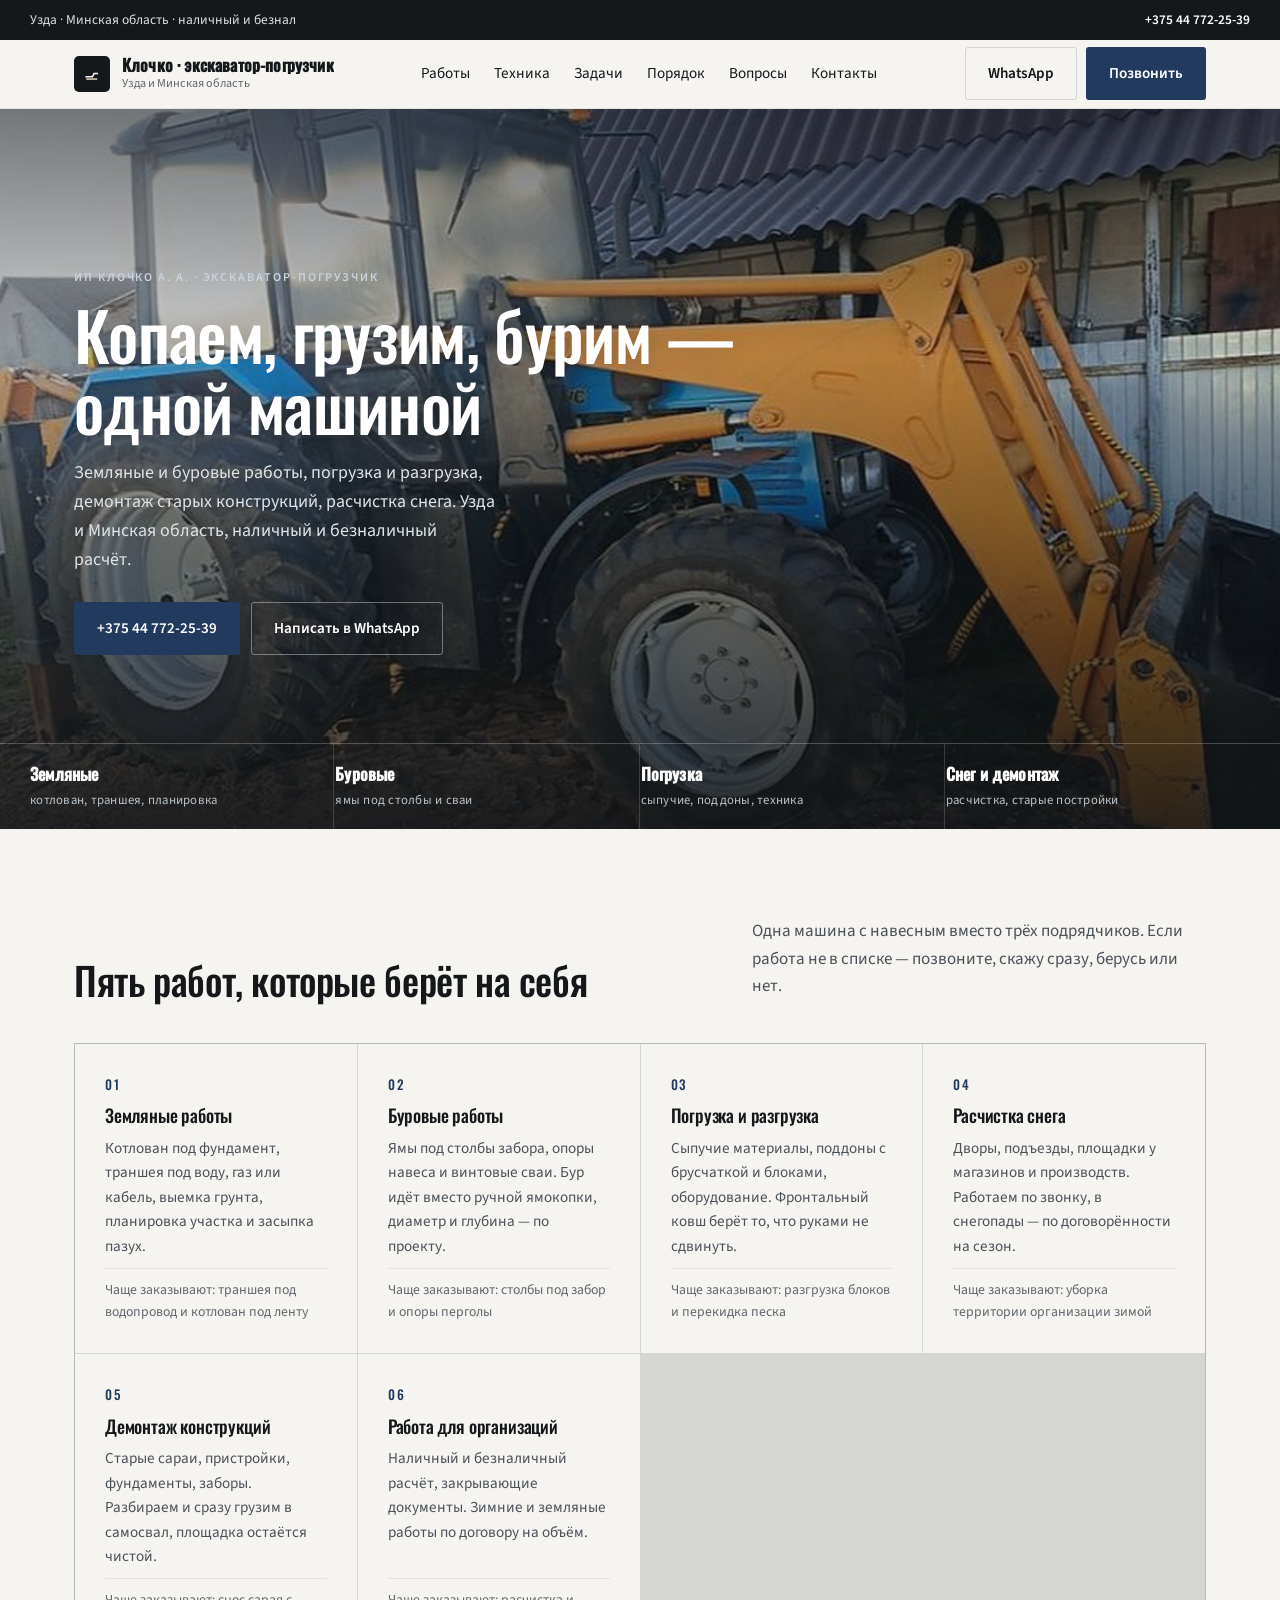
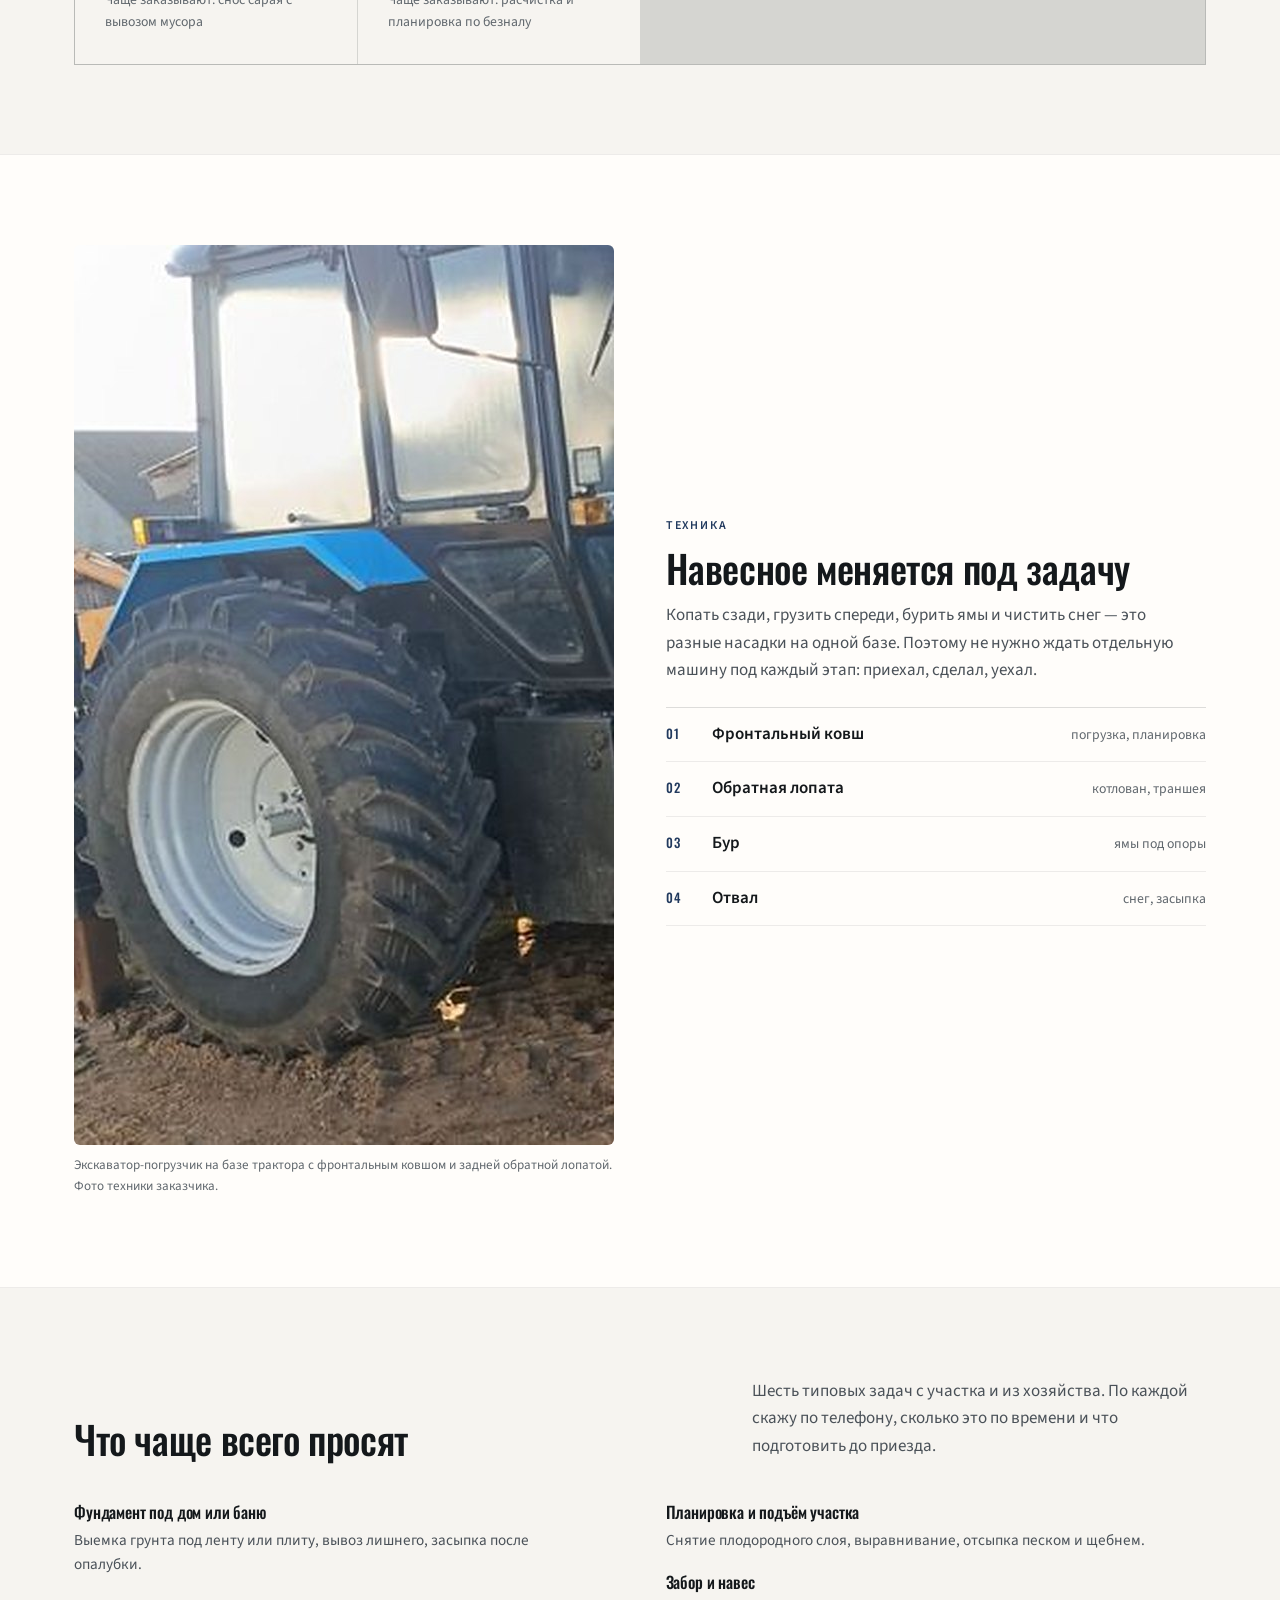
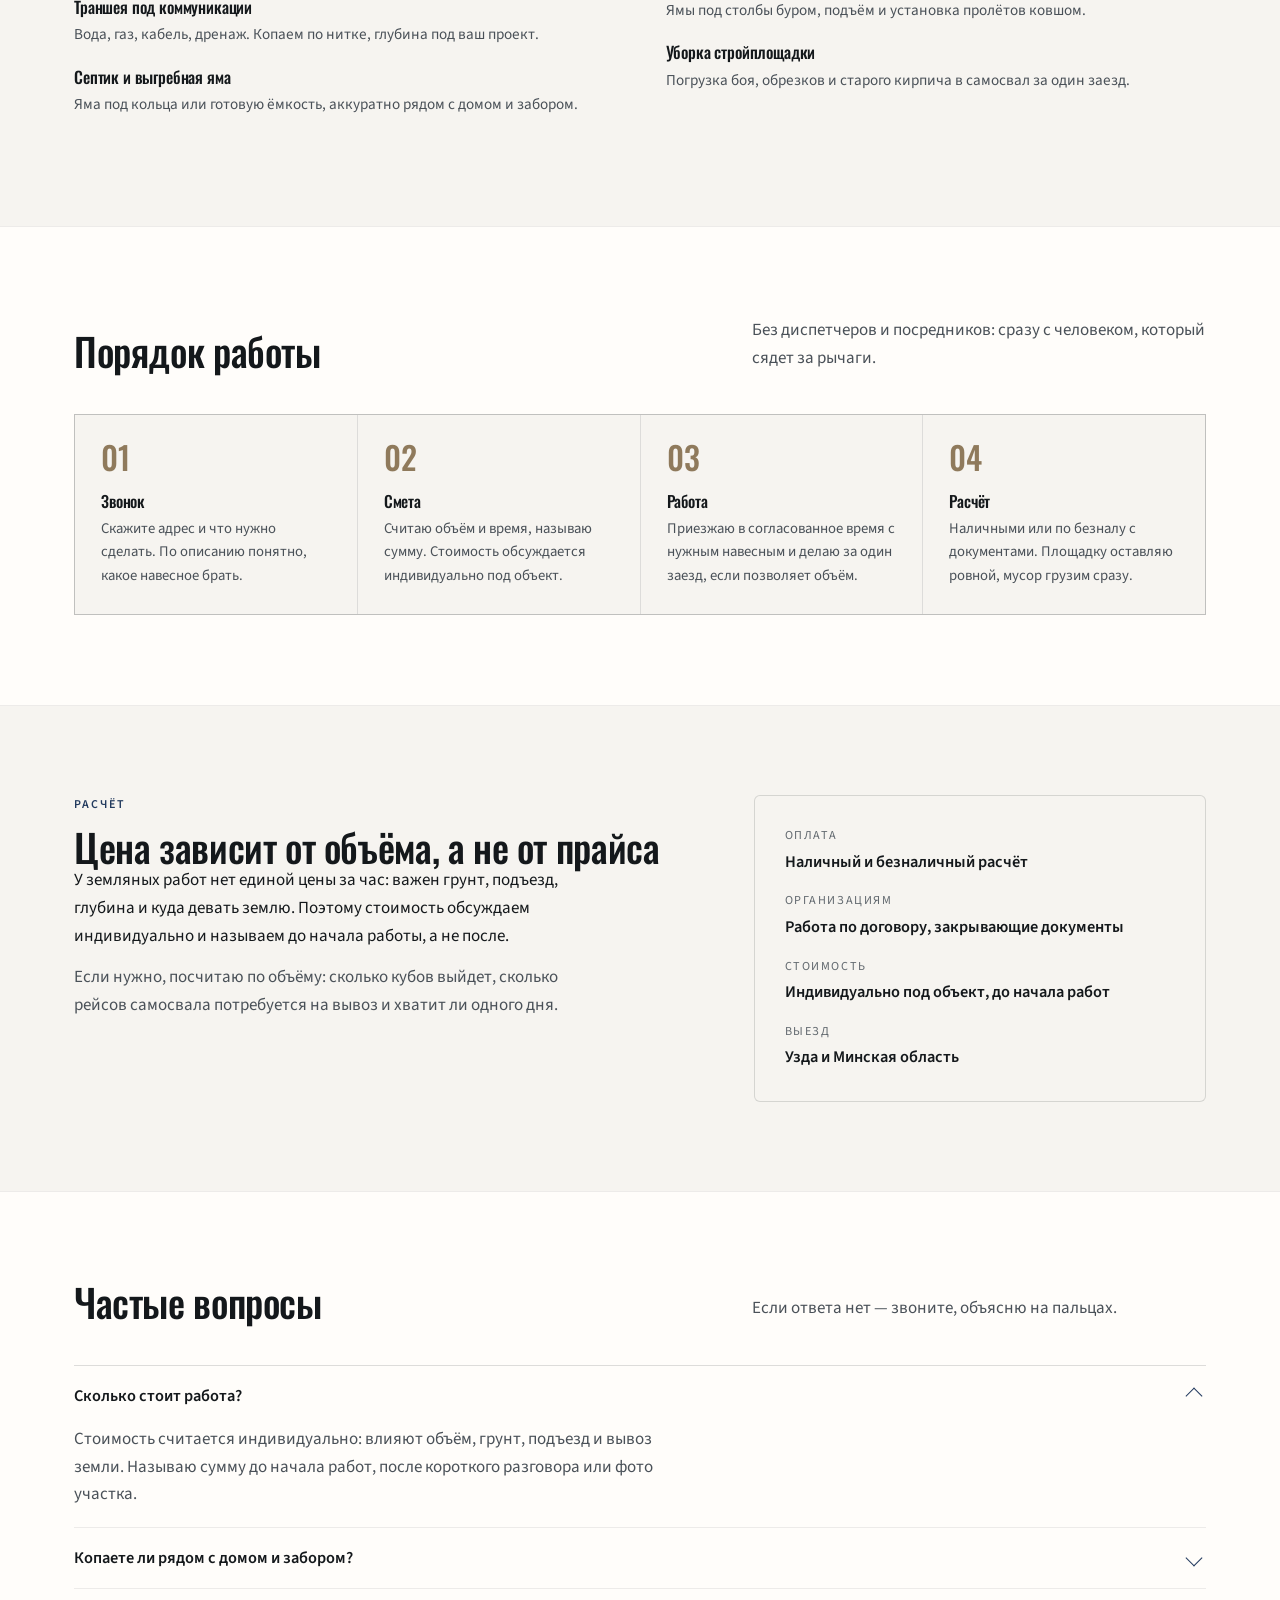
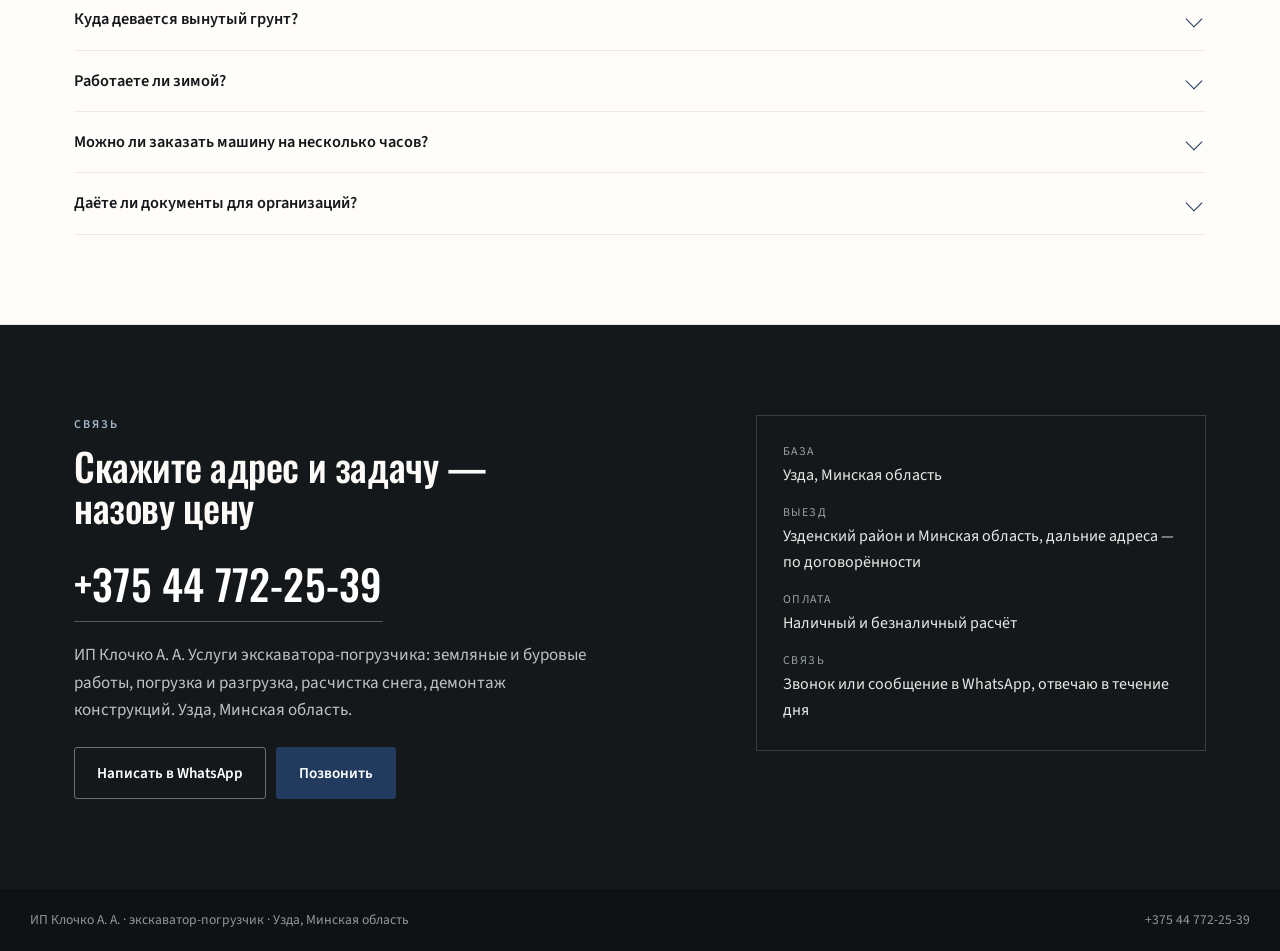
==== index.html @ 4f86fe80 "feat: Клочко — архетип 35 «фото во весь экран», экскаватор-погрузчик, Узда" ====
<!DOCTYPE html>
<html lang="ru">
<head>
<meta charset="UTF-8">
<meta name="viewport" content="width=device-width, initial-scale=1">
<title>Экскаватор-погрузчик в Узде: земляные и буровые работы — ИП Клочко А. А.</title>
<meta name="description" content="Услуги экскаватора-погрузчика в Узде и Минской области: земляные и буровые работы, погрузочно-разгрузочные работы, расчистка снега, демонтаж конструкций. Наличный и безналичный расчёт. +375 44 772-25-39.">
<link rel="icon" href="img/favicon.svg" type="image/svg+xml">
<meta property="og:type" content="website">
<meta property="og:title" content="Экскаватор-погрузчик — Узда, Минская область">
<meta property="og:image" content="img/machine.jpg">
<meta property="og:locale" content="ru_RU">
<link rel="stylesheet" href="style.css">
</head>
<body id="top">
<div class="top"><div class="wrap"><span>Узда · Минская область · наличный и безнал</span><span><b>+375 44 772-25-39</b></span></div></div>
<header class="hdr"><div class="wrap hrow">
  <a class="logo" href="#top">
    <i><svg viewBox="0 0 24 24" width="19" height="19" aria-hidden="true"><path d="M3 16h9l2-4h5" fill="none" stroke="#f6f4f0" stroke-width="2"/><path d="M4 19h14" stroke="#d9cbb4" stroke-width="2"/></svg></i>
    <span><span class="lg-t">Клочко · экскаватор-погрузчик</span><span class="lg-s">Узда и Минская область</span></span>
  </a>
  <nav class="nav">
    <a href="#services">Работы</a>
    <a href="#machine">Техника</a>
    <a href="#tasks">Задачи</a>
    <a href="#how">Порядок</a>
    <a href="#faq">Вопросы</a>
    <a href="#contacts">Контакты</a>
  </nav>
  <div class="cta" style="display:flex;gap:9px">
    <a class="btn btn-ghost" href="https://wa.me/375447722539" target="_blank" rel="noopener">WhatsApp</a>
    <a class="btn btn-acc" href="tel:+375447722539">Позвонить</a>
  </div>
</div></header>
<main>
<section class="hero">
  <img class="ph" src="img/machine.jpg" alt="Экскаватор-погрузчик на базе трактора МТЗ с фронтальным ковшом и обратной лопатой на площадке в Узде" width="1400" height="716" fetchpriority="high">
  <div class="wrap">
    <span class="kick">ИП Клочко А. А. · экскаватор-погрузчик</span>
    <h1>Копаем, грузим, бурим — одной машиной</h1>
    <p class="lead">Земляные и буровые работы, погрузка и разгрузка, демонтаж старых конструкций, расчистка снега. Узда и Минская область, наличный и безналичный расчёт.</p>
    <div class="cta">
      <a class="btn btn-acc" href="tel:+375447722539">+375 44 772-25-39</a>
      <a class="btn btn-line" href="https://wa.me/375447722539" target="_blank" rel="noopener">Написать в WhatsApp</a>
    </div>
  </div>
  <div class="hstrip"><div class="wrap">
    <div><b>Земляные</b><span>котлован, траншея, планировка</span></div>
    <div><b>Буровые</b><span>ямы под столбы и сваи</span></div>
    <div><b>Погрузка</b><span>сыпучие, поддоны, техника</span></div>
    <div><b>Снег и демонтаж</b><span>расчистка, старые постройки</span></div>
  </div></div>
</section>
<section class="blk" id="services"><div class="wrap">
  <div class="sec">
    <h2>Пять работ, которые берёт на себя</h2>
    <p>Одна машина с навесным вместо трёх подрядчиков. Если работа не в списке — позвоните, скажу сразу, берусь или нет.</p>
  </div>
  <div class="svc">
    <article><span class="n">01</span><h3>Земляные работы</h3><p>Котлован под фундамент, траншея под воду, газ или кабель, выемка грунта, планировка участка и засыпка пазух.</p><p class="ex">Чаще заказывают: траншея под водопровод и котлован под ленту</p></article>
    <article><span class="n">02</span><h3>Буровые работы</h3><p>Ямы под столбы забора, опоры навеса и винтовые сваи. Бур идёт вместо ручной ямокопки, диаметр и глубина — по проекту.</p><p class="ex">Чаще заказывают: столбы под забор и опоры перголы</p></article>
    <article><span class="n">03</span><h3>Погрузка и разгрузка</h3><p>Сыпучие материалы, поддоны с брусчаткой и блоками, оборудование. Фронтальный ковш берёт то, что руками не сдвинуть.</p><p class="ex">Чаще заказывают: разгрузка блоков и перекидка песка</p></article>
    <article><span class="n">04</span><h3>Расчистка снега</h3><p>Дворы, подъезды, площадки у магазинов и производств. Работаем по звонку, в снегопады — по договорённости на сезон.</p><p class="ex">Чаще заказывают: уборка территории организации зимой</p></article>
    <article><span class="n">05</span><h3>Демонтаж конструкций</h3><p>Старые сараи, пристройки, фундаменты, заборы. Разбираем и сразу грузим в самосвал, площадка остаётся чистой.</p><p class="ex">Чаще заказывают: снос сарая с вывозом мусора</p></article>
    <article><span class="n">06</span><h3>Работа для организаций</h3><p>Наличный и безналичный расчёт, закрывающие документы. Зимние и земляные работы по договору на объём.</p><p class="ex">Чаще заказывают: расчистка и планировка по безналу</p></article>
  </div>
</div></section>

<section class="blk alt" id="machine"><div class="wrap mach">
  <figure>
    <img src="img/machine-sq.jpg" alt="Экскаватор-погрузчик: фронтальный ковш, обратная лопата и бур на одной машине" width="900" height="900" loading="lazy">
    <figcaption>Экскаватор-погрузчик на базе трактора с фронтальным ковшом и задней обратной лопатой. Фото техники заказчика.</figcaption>
  </figure>
  <div>
    <span class="kick">Техника</span>
    <h2>Навесное меняется под задачу</h2>
    <p>Копать сзади, грузить спереди, бурить ямы и чистить снег — это разные насадки на одной базе. Поэтому не нужно ждать отдельную машину под каждый этап: приехал, сделал, уехал.</p>
    <ul class="att">
      <li><span class="k">01</span><b>Фронтальный ковш</b><span class="u">погрузка, планировка</span></li>
      <li><span class="k">02</span><b>Обратная лопата</b><span class="u">котлован, траншея</span></li>
      <li><span class="k">03</span><b>Бур</b><span class="u">ямы под опоры</span></li>
      <li><span class="k">04</span><b>Отвал</b><span class="u">снег, засыпка</span></li>
    </ul>
  </div>
</div></section>
<section class="blk" id="tasks"><div class="wrap">
  <div class="sec">
    <h2>Что чаще всего просят</h2>
    <p>Шесть типовых задач с участка и из хозяйства. По каждой скажу по телефону, сколько это по времени и что подготовить до приезда.</p>
  </div>
  <div class="tasks">
    <div><h3>Фундамент под дом или баню</h3><p>Выемка грунта под ленту или плиту, вывоз лишнего, засыпка после опалубки.</p></div>
    <div><h3>Траншея под коммуникации</h3><p>Вода, газ, кабель, дренаж. Копаем по нитке, глубина под ваш проект.</p></div>
    <div><h3>Септик и выгребная яма</h3><p>Яма под кольца или готовую ёмкость, аккуратно рядом с домом и забором.</p></div>
    <div><h3>Планировка и подъём участка</h3><p>Снятие плодородного слоя, выравнивание, отсыпка песком и щебнем.</p></div>
    <div><h3>Забор и навес</h3><p>Ямы под столбы буром, подъём и установка пролётов ковшом.</p></div>
    <div><h3>Уборка стройплощадки</h3><p>Погрузка боя, обрезков и старого кирпича в самосвал за один заезд.</p></div>
  </div>
</div></section>

<section class="blk alt" id="how"><div class="wrap">
  <div class="sec"><h2>Порядок работы</h2><p>Без диспетчеров и посредников: сразу с человеком, который сядет за рычаги.</p></div>
  <ol class="steps">
    <li><span class="i num">01</span><h3>Звонок</h3><p>Скажите адрес и что нужно сделать. По описанию понятно, какое навесное брать.</p></li>
    <li><span class="i num">02</span><h3>Смета</h3><p>Считаю объём и время, называю сумму. Стоимость обсуждается индивидуально под объект.</p></li>
    <li><span class="i num">03</span><h3>Работа</h3><p>Приезжаю в согласованное время с нужным навесным и делаю за один заезд, если позволяет объём.</p></li>
    <li><span class="i num">04</span><h3>Расчёт</h3><p>Наличными или по безналу с документами. Площадку оставляю ровной, мусор грузим сразу.</p></li>
  </ol>
</div></section>

<section class="blk" id="pay"><div class="wrap pay">
  <div>
    <span class="kick">Расчёт</span>
    <h2>Цена зависит от объёма, а не от прайса</h2>
    <p>У земляных работ нет единой цены за час: важен грунт, подъезд, глубина и куда девать землю. Поэтому стоимость обсуждаем индивидуально и называем до начала работы, а не после.</p>
    <p style="margin-top:14px;color:var(--ink2)">Если нужно, посчитаю по объёму: сколько кубов выйдет, сколько рейсов самосвала потребуется на вывоз и хватит ли одного дня.</p>
  </div>
  <div class="box">
    <dl>
      <dt>Оплата</dt><dd>Наличный и безналичный расчёт</dd>
      <dt>Организациям</dt><dd>Работа по договору, закрывающие документы</dd>
      <dt>Стоимость</dt><dd>Индивидуально под объект, до начала работ</dd>
      <dt>Выезд</dt><dd>Узда и Минская область</dd>
    </dl>
  </div>
</div></section>
<section class="blk alt" id="faq"><div class="wrap">
  <div class="sec"><h2>Частые вопросы</h2><p>Если ответа нет — звоните, объясню на пальцах.</p></div>
  <div class="faq">
    <details open><summary>Сколько стоит работа?</summary><div class="a">Стоимость считается индивидуально: влияют объём, грунт, подъезд и вывоз земли. Называю сумму до начала работ, после короткого разговора или фото участка.</div></details>
    <details><summary>Копаете ли рядом с домом и забором?</summary><div class="a">Да, обратная лопата работает точечно. Перед началом обсуждаем, где проходят коммуникации, чтобы не задеть ввод воды или кабель.</div></details>
    <details><summary>Куда девается вынутый грунт?</summary><div class="a">По договорённости: либо складываю в отвал на участке, либо грузим в самосвал и вывозим. Вывоз считается отдельно, потому что зависит от расстояния.</div></details>
    <details><summary>Работаете ли зимой?</summary><div class="a">Да: расчистка снега, погрузка и демонтаж. Земляные работы зимой возможны, но сложнее из-за мёрзлого грунта, поэтому сроки обсуждаем заранее.</div></details>
    <details><summary>Можно ли заказать машину на несколько часов?</summary><div class="a">Да, минимальный заказ обсуждается по телефону. Если работа занимает полдня, а машина нужна на час, честно скажу об этом сразу.</div></details>
    <details><summary>Даёте ли документы для организаций?</summary><div class="a">Да, работаем по безналичному расчёту с закрывающими документами. Для этого нужны реквизиты и согласованный объём работ.</div></details>
  </div>
</div></section>

<section class="cont" id="contacts"><div class="wrap cg">
  <div>
    <span class="kick">Связь</span>
    <h2>Скажите адрес и задачу — назову цену</h2>
    <a class="phone" href="tel:+375447722539">+375 44 772-25-39</a>
    <p style="margin-top:16px">ИП Клочко А. А. Услуги экскаватора-погрузчика: земляные и буровые работы, погрузка и разгрузка, расчистка снега, демонтаж конструкций. Узда, Минская область.</p>
    <div class="cta">
      <a class="btn btn-line" href="https://wa.me/375447722539" target="_blank" rel="noopener">Написать в WhatsApp</a>
      <a class="btn btn-acc" href="tel:+375447722539">Позвонить</a>
    </div>
  </div>
  <div class="cbox">
    <dl>
      <div><dt>База</dt><dd>Узда, Минская область</dd></div>
      <div><dt>Выезд</dt><dd>Узденский район и Минская область, дальние адреса — по договорённости</dd></div>
      <div><dt>Оплата</dt><dd>Наличный и безналичный расчёт</dd></div>
      <div><dt>Связь</dt><dd>Звонок или сообщение в WhatsApp, отвечаю в течение дня</dd></div>
    </dl>
  </div>
</div></section>
</main>
<footer><div class="wrap">
  <span>ИП Клочко А. А. · экскаватор-погрузчик · Узда, Минская область</span>
  <span><a href="tel:+375447722539">+375 44 772-25-39</a></span>
</div></footer>
</body>
</html>
---- style.css ----
@font-face{font-family:'Oswald';font-style:normal;font-weight:500;font-display:block;src:url('fonts/oswald-cyrillic-500.woff2') format('woff2');unicode-range:U+0301, U+0400-045F, U+0490-0491, U+04B0-04B1, U+2116}
@font-face{font-family:'Oswald';font-style:normal;font-weight:500;font-display:block;src:url('fonts/oswald-latin-500.woff2') format('woff2');unicode-range:U+0000-00FF, U+0131, U+0152-0153, U+2000-206F, U+20AC, U+2122}
@font-face{font-family:'Source Sans 3';font-style:normal;font-weight:400;font-display:block;src:url('fonts/source-sans-3-cyrillic-400.woff2') format('woff2');unicode-range:U+0301, U+0400-045F, U+0490-0491, U+04B0-04B1, U+2116}
@font-face{font-family:'Source Sans 3';font-style:normal;font-weight:400;font-display:block;src:url('fonts/source-sans-3-latin-400.woff2') format('woff2');unicode-range:U+0000-00FF, U+0131, U+0152-0153, U+2000-206F, U+20AC, U+2122}
@font-face{font-family:'Source Sans 3';font-style:normal;font-weight:600;font-display:block;src:url('fonts/source-sans-3-cyrillic-600.woff2') format('woff2');unicode-range:U+0301, U+0400-045F, U+0490-0491, U+04B0-04B1, U+2116}
@font-face{font-family:'Source Sans 3';font-style:normal;font-weight:600;font-display:block;src:url('fonts/source-sans-3-latin-600.woff2') format('woff2');unicode-range:U+0000-00FF, U+0131, U+0152-0153, U+2000-206F, U+20AC, U+2122}
:root{
 --bg:#f6f4f0; --surf:#fffdfa; --ink:#14181b; --ink2:#4a5158; --ink3:#61686e;
 --navy:#223a5e; --navy-d:#172a45; --sand:#d9cbb4; --sand-l:#efe7d9;
 --line:rgba(20,24,27,.14); --line2:rgba(20,24,27,.075);
 --r:6px;
 --f:"Oswald",system-ui,sans-serif; --fb:"Source Sans 3",system-ui,sans-serif;
 --ease:cubic-bezier(.16,1,.3,1);
}
*{margin:0;padding:0;box-sizing:border-box}
html{-webkit-text-size-adjust:100%;scroll-behavior:smooth}
body{font-family:var(--fb);background:var(--bg);color:var(--ink);font-size:1.0625rem;line-height:1.62;-webkit-font-smoothing:antialiased;overflow-x:hidden}
img,svg{max-width:100%;display:block}
a{color:inherit;text-decoration:none}
.wrap{max-width:1220px;margin:0 auto;padding:0 clamp(18px,4vw,44px)}
h1,h2,h3{font-family:var(--f);font-weight:500;line-height:1.06;letter-spacing:-.01em;text-transform:none;overflow-wrap:anywhere}
h1{font-size:clamp(2.3rem,5.2vw,4.4rem)}
h2{font-size:clamp(1.6rem,3vw,2.5rem)}
h3{font-size:1.12rem;line-height:1.25}
p{max-width:64ch}
.kick{display:block;font-family:var(--fb);font-size:.75rem;letter-spacing:.16em;text-transform:uppercase;font-weight:600;color:var(--navy);margin-bottom:12px}
.num{font-variant-numeric:tabular-nums}
a:focus-visible,button:focus-visible,summary:focus-visible{outline:2px solid var(--navy-d);outline-offset:3px}

.top{background:var(--ink);color:#dde0e2;font-size:.84rem}
.top .wrap{display:flex;flex-wrap:wrap;gap:8px 26px;justify-content:space-between;padding:9px 0}
.top b{color:#fff;font-weight:600}
.hdr{position:sticky;top:0;z-index:70;background:rgba(246,244,240,.93);backdrop-filter:blur(10px);border-bottom:1px solid var(--line2)}
.hrow{display:flex;align-items:center;justify-content:space-between;gap:16px;min-height:68px}
.logo{display:flex;align-items:center;gap:12px;min-width:0}
.logo i{width:36px;height:36px;border-radius:5px;background:var(--ink);display:grid;place-items:center;flex:none}
.lg-t{display:block;font-family:var(--f);font-weight:600;font-size:1.04rem;letter-spacing:.01em;line-height:1.1;white-space:nowrap;overflow:hidden;text-overflow:ellipsis}
.lg-s{display:block;font-size:.76rem;color:var(--ink3);line-height:1.2;margin-top:3px}
.nav{display:flex;gap:24px;font-size:.95rem}
.nav a{padding:6px 0;border-bottom:1px solid transparent;transition:border-color .18s var(--ease),color .18s}
.nav a:hover{border-color:var(--navy);color:var(--navy)}
.btn{display:inline-flex;align-items:center;justify-content:center;gap:9px;font-family:var(--fb);font-weight:600;font-size:.95rem;padding:13px 22px;border-radius:3px;border:1px solid transparent;cursor:pointer;transition:background .18s var(--ease),color .18s,border-color .18s,transform .18s var(--ease)}
.btn:active{transform:translateY(1px)}
.btn-acc{background:var(--navy);color:#fff}
.btn-acc:hover{background:var(--navy-d)}
.btn-line{background:transparent;border-color:rgba(255,255,255,.38);color:#fff}
.btn-line:hover{background:rgba(255,255,255,.1);border-color:#fff}
.btn-ghost{background:transparent;border-color:var(--line);color:var(--ink)}
.btn-ghost:hover{border-color:var(--ink2)}
.btn-wa{background:#12432f;color:#fff}
.btn-wa:hover{background:#0d3324}
@media (max-width:1080px){.nav{display:none}}
@media (max-width:560px){.hrow .btn-ghost,.hrow .btn-acc{display:none}.lg-t{font-size:.98rem}}

/* герой с фотографией машины */
.hero{position:relative;min-height:clamp(520px,80vh,780px);display:flex;flex-direction:column;justify-content:flex-end;background:#20262b;color:#fff;overflow:hidden}
.hero .ph{position:absolute;inset:0;width:100%;height:100%;object-fit:cover;object-position:56% 52%;transform:scale(1.02);animation:ken 26s var(--ease) forwards}
@keyframes ken{to{transform:scale(1.09)}}
.hero::after{content:"";position:absolute;inset:0;background:linear-gradient(180deg,rgba(15,19,23,.58) 0%,rgba(15,19,23,.18) 34%,rgba(15,19,23,.62) 78%,rgba(15,19,23,.86) 100%)}
.hero .wrap{position:relative;z-index:2;padding-top:clamp(60px,14vh,150px);padding-bottom:clamp(20px,4vw,34px);width:100%}
.hero .kick{color:#c9d3de}
.hero h1{max-width:19ch;margin-bottom:18px;text-shadow:0 1px 24px rgba(0,0,0,.24)}
.hero .lead{color:#dfe4e8;font-size:1.12rem;max-width:47ch;margin-bottom:28px}
.hero .cta{display:flex;flex-wrap:wrap;gap:11px}
.hstrip{position:relative;z-index:2;width:100%;margin-top:clamp(30px,6vh,64px);border-top:1px solid rgba(255,255,255,.22)}
.hstrip .wrap{display:grid;grid-template-columns:repeat(4,1fr);gap:1px;padding-top:0;padding-bottom:0}
.hstrip div{padding:16px 0 18px;border-right:1px solid rgba(255,255,255,.16)}
.hstrip div:last-child{border-right:0}
.hstrip b{font-family:var(--f);font-size:1.05rem;font-weight:600;display:block;letter-spacing:.01em}
.hstrip span{display:block;font-size:.8rem;color:#b9c1c8;margin-top:3px;letter-spacing:.02em}
@media (max-width:760px){.hstrip .wrap{grid-template-columns:1fr 1fr}.hstrip div:nth-child(2){border-right:0}.hstrip div{padding:12px 0 14px}}

.blk{padding:clamp(52px,7vw,104px) 0}
.alt{background:var(--surf);border-top:1px solid var(--line2);border-bottom:1px solid var(--line2)}
.sec{display:grid;grid-template-columns:minmax(0,7fr) minmax(0,5fr);gap:clamp(16px,3.4vw,48px);align-items:end;margin-bottom:clamp(26px,3.4vw,42px)}
.sec p{color:var(--ink2)}
@media (max-width:900px){.sec{grid-template-columns:1fr}}
.svc{display:grid;grid-template-columns:repeat(auto-fit,minmax(270px,1fr));gap:1px;background:var(--line);border:1px solid var(--line)}
.svc article{background:var(--bg);padding:clamp(20px,2.6vw,30px);display:flex;flex-direction:column;gap:9px;transition:background .2s var(--ease)}
.svc article:hover{background:var(--sand-l)}
.svc .n{font-family:var(--f);font-size:.82rem;letter-spacing:.14em;color:var(--navy);font-variant-numeric:tabular-nums}
.svc p{color:var(--ink2);font-size:.95rem}
.svc .ex{font-size:.86rem;color:var(--ink3);margin-top:auto;padding-top:10px;border-top:1px solid var(--line2)}

/* техника */
.mach{display:grid;grid-template-columns:minmax(0,6fr) minmax(0,6fr);gap:clamp(24px,4vw,60px);align-items:center}
.mach figure{margin:0}
.mach img{width:100%;aspect-ratio:1/1;object-fit:cover;border-radius:var(--r)}
.mach figcaption{font-size:.82rem;color:var(--ink3);margin-top:10px}
.mach h2{margin-bottom:14px}
.mach p{color:var(--ink2)}
.att{list-style:none;margin-top:22px;border-top:1px solid var(--line)}
.att li{display:grid;grid-template-columns:34px 1fr auto;gap:12px;align-items:baseline;padding:13px 0;border-bottom:1px solid var(--line2)}
.att b{font-weight:600}
.att .k{font-family:var(--f);font-size:.8rem;color:var(--navy);letter-spacing:.1em}
.att span.u{font-size:.86rem;color:var(--ink3);font-variant-numeric:tabular-nums}
@media (max-width:900px){.mach{grid-template-columns:1fr}}
/* задачи */
.tasks{columns:2;column-gap:clamp(24px,4vw,56px);margin-top:6px}
.tasks div{break-inside:avoid;padding:0 0 20px}
.tasks h3{font-size:1.02rem;margin-bottom:5px}
.tasks p{color:var(--ink2);font-size:.95rem}
@media (max-width:780px){.tasks{columns:1}}
/* шаги */
.steps{list-style:none;display:grid;grid-template-columns:repeat(4,1fr);gap:1px;background:var(--line);border:1px solid var(--line);margin-top:8px}
.steps li{background:var(--bg);padding:clamp(18px,2.4vw,26px);position:relative}
.steps .i{font-family:var(--f);font-size:2rem;font-weight:500;color:#8f7a5c;line-height:1;font-variant-numeric:tabular-nums}
.steps h3{font-size:1rem;margin:10px 0 6px}
.steps p{color:var(--ink2);font-size:.92rem}
@media (max-width:900px){.steps{grid-template-columns:1fr 1fr}}
@media (max-width:560px){.steps{grid-template-columns:1fr}}
/* оплата */
.pay{display:grid;grid-template-columns:minmax(0,7fr) minmax(0,5fr);gap:clamp(22px,3.6vw,52px);align-items:start}
.pay .box{border:1px solid var(--line);background:var(--bg);padding:clamp(20px,2.6vw,30px);border-radius:var(--r)}
.pay dt{font-size:.76rem;letter-spacing:.13em;text-transform:uppercase;color:var(--ink3);margin-top:16px}
.pay dt:first-child{margin-top:0}
.pay dd{font-weight:600;font-size:1.02rem;margin-top:3px}
@media (max-width:860px){.pay{grid-template-columns:1fr}}

/* вопросы */
.faq{margin-top:8px;border-top:1px solid var(--line)}
.faq details{border-bottom:1px solid var(--line2)}
.faq summary{cursor:pointer;list-style:none;padding:17px 40px 17px 0;position:relative;font-weight:600;font-size:1.02rem}
.faq summary::-webkit-details-marker{display:none}
.faq summary::after{content:"";position:absolute;right:6px;top:24px;width:11px;height:11px;border-right:1.5px solid var(--navy);border-bottom:1.5px solid var(--navy);transform:rotate(45deg);transition:transform .22s var(--ease)}
.faq details[open] summary::after{transform:rotate(225deg)}
.faq .a{padding:0 0 18px;color:var(--ink2);max-width:78ch}
/* контакты */
.cont{background:var(--ink);color:#e8e9e6;padding:clamp(52px,7vw,96px) 0}
.cg{display:grid;grid-template-columns:minmax(0,7fr) minmax(0,5fr);gap:clamp(26px,4vw,64px);align-items:start}
.cont h2{color:#fbfaf7;margin-bottom:16px;max-width:20ch}
.cont .kick{color:#a8b8c9}
.cont p{color:#bcc3c7}
.phone{display:inline-block;font-family:var(--f);font-size:clamp(1.7rem,3.6vw,2.6rem);font-weight:500;letter-spacing:.005em;color:#fff;margin:6px 0 4px;font-variant-numeric:tabular-nums;border-bottom:1px solid rgba(255,255,255,.28);padding-bottom:4px;transition:border-color .2s var(--ease)}
.phone:hover{border-color:#fff}
.cont .cta{display:flex;flex-wrap:wrap;gap:10px;margin-top:22px}
.cbox{border:1px solid rgba(255,255,255,.16);padding:clamp(18px,2.4vw,26px)}
.cbox dl{display:grid;gap:14px}
.cbox dt{font-size:.74rem;letter-spacing:.13em;text-transform:uppercase;color:#9aa3a9}
.cbox dd{font-size:1rem;color:#e8e9e6;margin-top:2px}
/* подвал */
footer{background:#0e1215;color:#8f979c;font-size:.85rem}
footer .wrap{display:flex;flex-wrap:wrap;gap:10px 24px;justify-content:space-between;padding:20px 0}
footer a:hover{color:#c9cfd3}
@media (max-width:900px){.cg{grid-template-columns:1fr}}
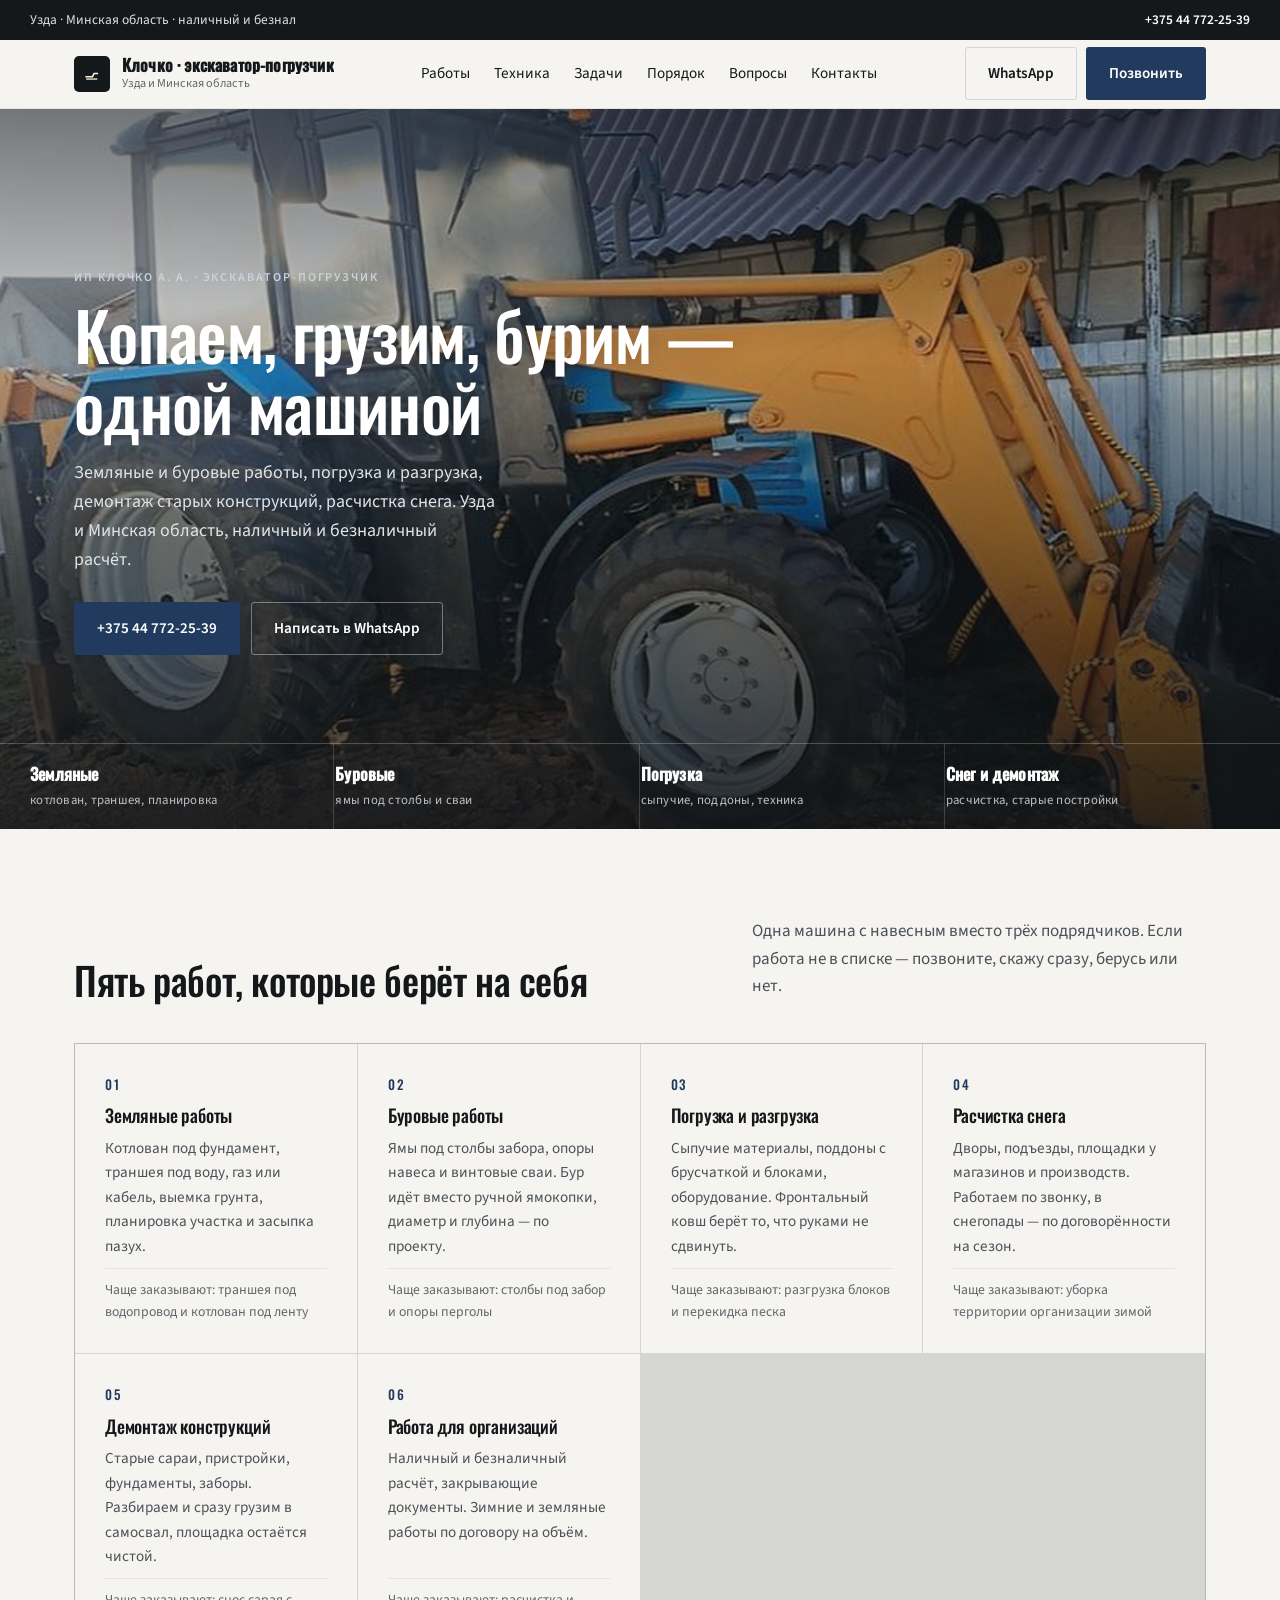
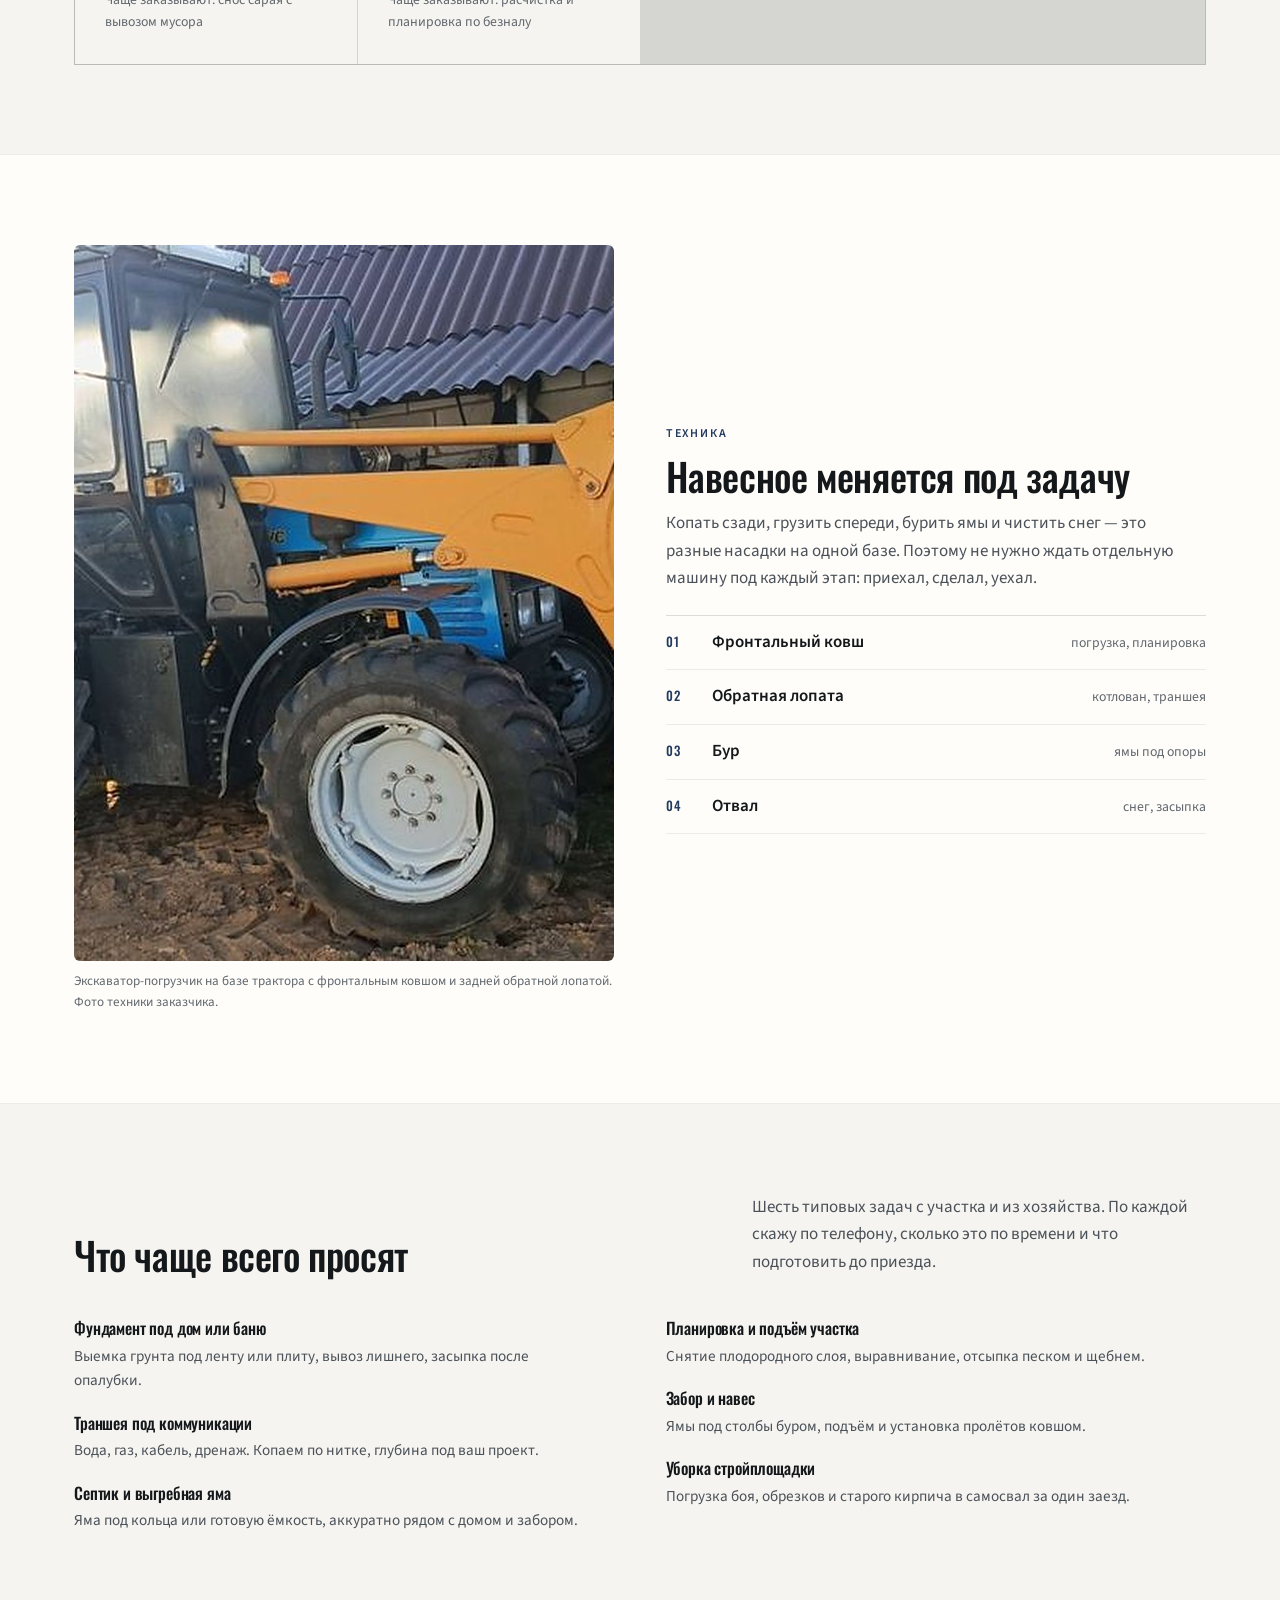
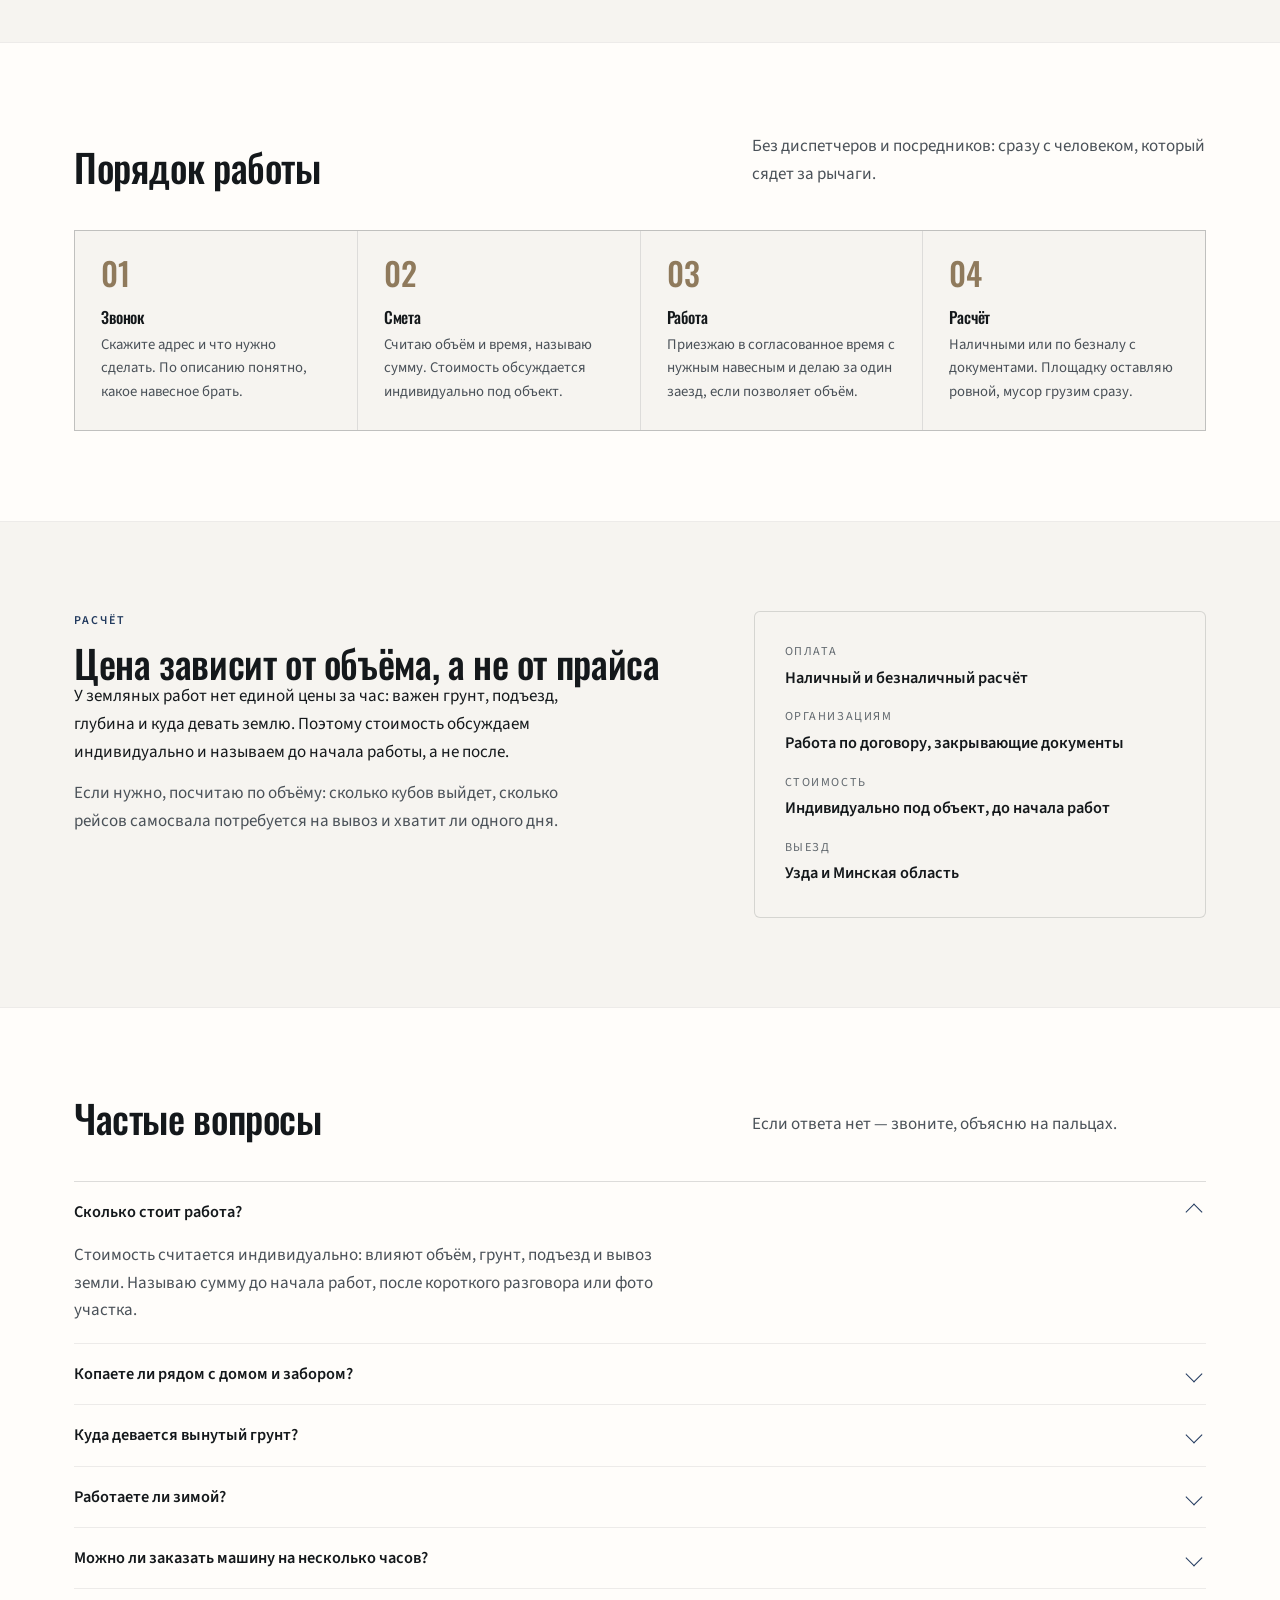
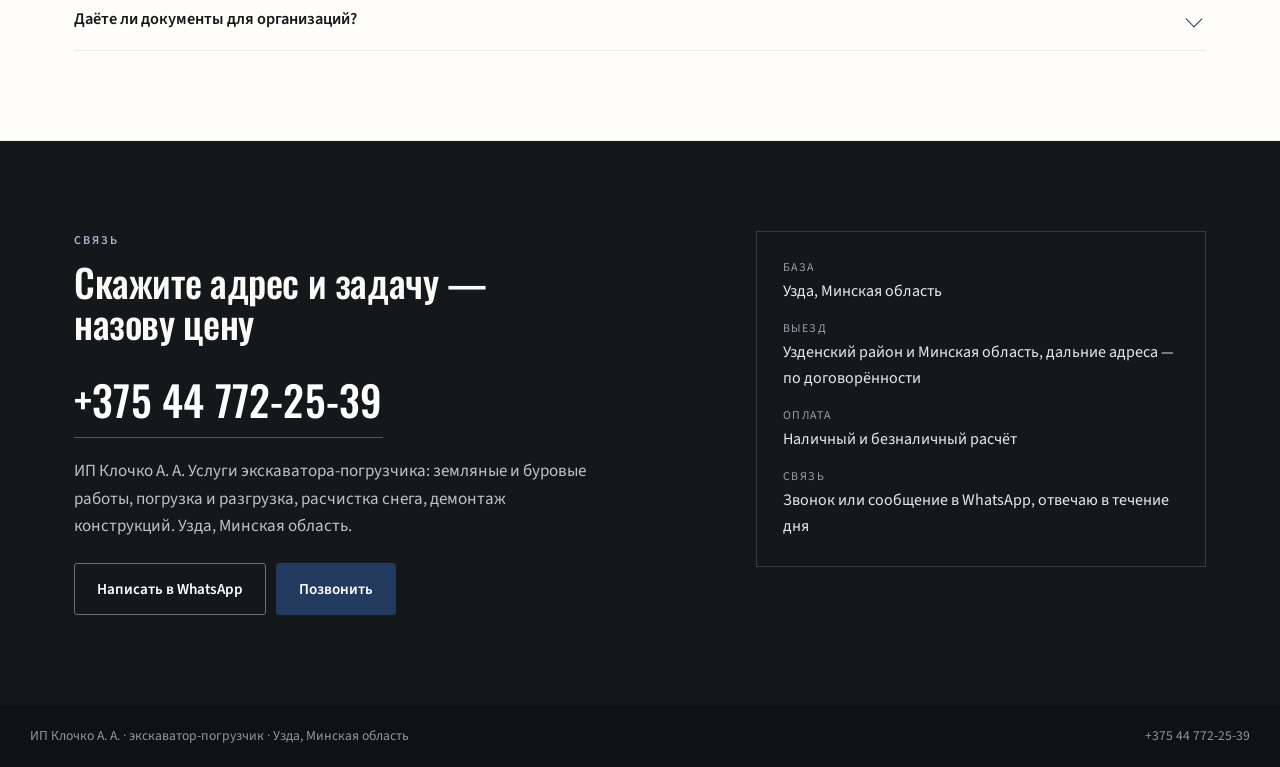
==== commit 817d5aa9: "fix: фото в блоке «Техника» в кадре 16/10 без обрезки машины" ====
--- a/index.html
+++ b/index.html
@@ -68,7 +68,7 @@
 
 <section class="blk alt" id="machine"><div class="wrap mach">
   <figure>
-    <img src="img/machine-sq.jpg" alt="Экскаватор-погрузчик: фронтальный ковш, обратная лопата и бур на одной машине" width="900" height="900" loading="lazy">
+    <img src="img/machine.jpg" alt="Экскаватор-погрузчик: фронтальный ковш, обратная лопата и бур на одной машине" width="1400" height="716" loading="lazy">
     <figcaption>Экскаватор-погрузчик на базе трактора с фронтальным ковшом и задней обратной лопатой. Фото техники заказчика.</figcaption>
   </figure>
   <div>
--- a/style.css
+++ b/style.css
@@ -85,7 +85,7 @@
 /* техника */
 .mach{display:grid;grid-template-columns:minmax(0,6fr) minmax(0,6fr);gap:clamp(24px,4vw,60px);align-items:center}
 .mach figure{margin:0}
-.mach img{width:100%;aspect-ratio:1/1;object-fit:cover;border-radius:var(--r)}
+.mach img{width:100%;aspect-ratio:16/10;object-fit:cover;object-position:52% 50%;border-radius:var(--r)}
 .mach figcaption{font-size:.82rem;color:var(--ink3);margin-top:10px}
 .mach h2{margin-bottom:14px}
 .mach p{color:var(--ink2)}
